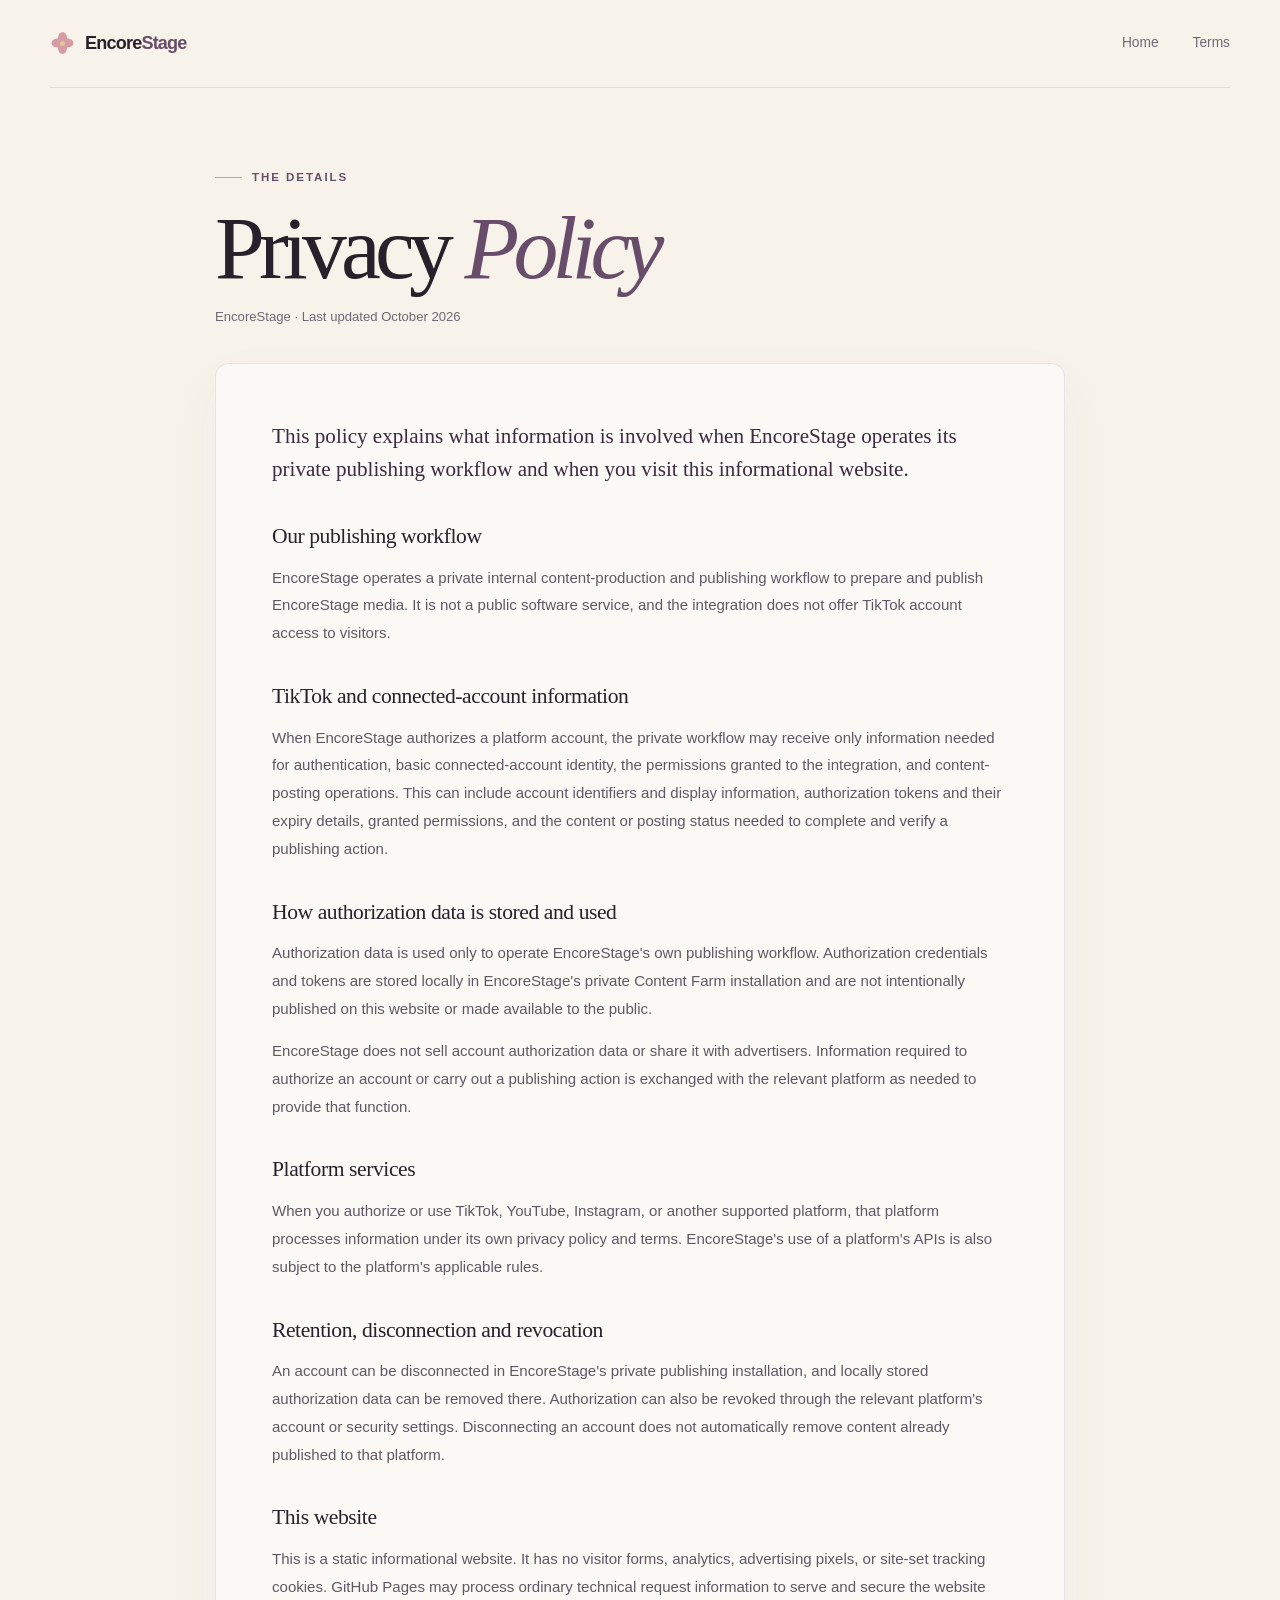
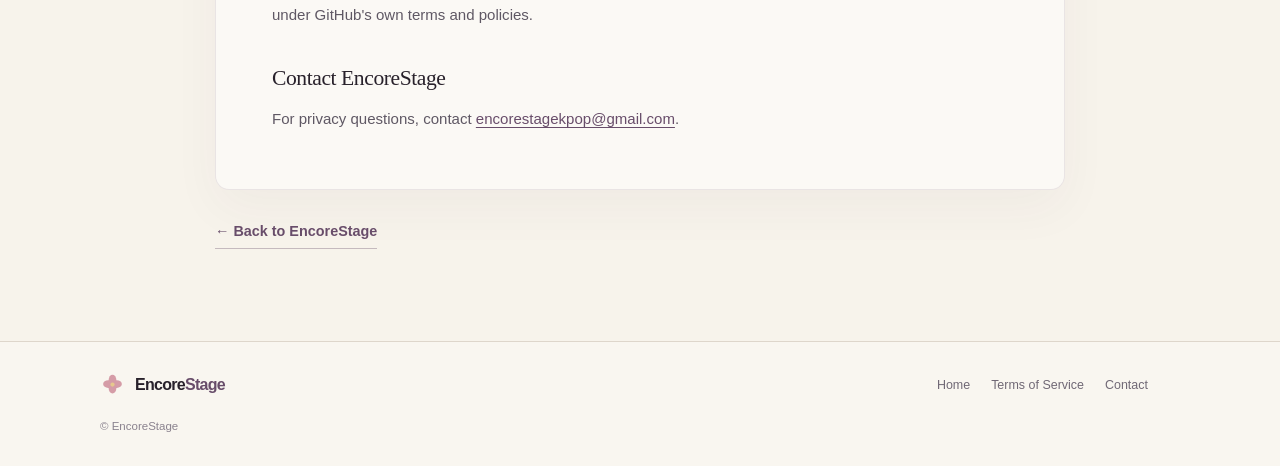
==== privacy.html @ 3be7bb96 "Add EncoreStage public static site" ====
<!doctype html>
<html lang="en">
  <head>
    <meta charset="utf-8">
    <meta name="viewport" content="width=device-width, initial-scale=1">
    <meta name="description" content="Privacy information for the EncoreStage website and private publishing integration.">
    <meta name="theme-color" content="#f7f3eb">
    <title>Privacy Policy — EncoreStage</title>
    <link rel="stylesheet" href="styles.css">
  </head>
  <body>
    <header class="site-header">
      <a class="wordmark" href="index.html" aria-label="EncoreStage home">
        <span class="wordmark-flower" aria-hidden="true"><i></i><i></i><i></i><i></i><b></b></span>
        <span>Encore<span class="wordmark-accent">Stage</span></span>
      </a>
      <nav class="header-nav" aria-label="Main navigation">
        <a href="index.html">Home</a>
        <a href="terms.html">Terms</a>
      </nav>
    </header>

    <main class="legal-main page-width">
      <p class="eyebrow"><span class="eyebrow-line" aria-hidden="true"></span>THE DETAILS</p>
      <h1>Privacy <em>Policy</em></h1>
      <p class="legal-updated">EncoreStage · Last updated October 2026</p>

      <article class="legal-card">
        <p class="legal-intro">This policy explains what information is involved when EncoreStage operates its private publishing workflow and when you visit this informational website.</p>

        <h2>Our publishing workflow</h2>
        <p>EncoreStage operates a private internal content-production and publishing workflow to prepare and publish EncoreStage media. It is not a public software service, and the integration does not offer TikTok account access to visitors.</p>

        <h2>TikTok and connected-account information</h2>
        <p>When EncoreStage authorizes a platform account, the private workflow may receive only information needed for authentication, basic connected-account identity, the permissions granted to the integration, and content-posting operations. This can include account identifiers and display information, authorization tokens and their expiry details, granted permissions, and the content or posting status needed to complete and verify a publishing action.</p>

        <h2>How authorization data is stored and used</h2>
        <p>Authorization data is used only to operate EncoreStage's own publishing workflow. Authorization credentials and tokens are stored locally in EncoreStage's private Content Farm installation and are not intentionally published on this website or made available to the public.</p>
        <p>EncoreStage does not sell account authorization data or share it with advertisers. Information required to authorize an account or carry out a publishing action is exchanged with the relevant platform as needed to provide that function.</p>

        <h2>Platform services</h2>
        <p>When you authorize or use TikTok, YouTube, Instagram, or another supported platform, that platform processes information under its own privacy policy and terms. EncoreStage's use of a platform's APIs is also subject to the platform's applicable rules.</p>

        <h2>Retention, disconnection and revocation</h2>
        <p>An account can be disconnected in EncoreStage's private publishing installation, and locally stored authorization data can be removed there. Authorization can also be revoked through the relevant platform's account or security settings. Disconnecting an account does not automatically remove content already published to that platform.</p>

        <h2>This website</h2>
        <p>This is a static informational website. It has no visitor forms, analytics, advertising pixels, or site-set tracking cookies. GitHub Pages may process ordinary technical request information to serve and secure the website under GitHub's own terms and policies.</p>

        <h2>Contact EncoreStage</h2>
        <p>For privacy questions, contact <a href="mailto:encorestagekpop@gmail.com">encorestagekpop@gmail.com</a>.</p>
      </article>
      <p class="back-link"><a class="text-link" href="index.html">← Back to EncoreStage</a></p>
    </main>

    <footer class="site-footer">
      <div class="footer-inner page-width">
        <a class="wordmark footer-wordmark" href="index.html" aria-label="EncoreStage home">
          <span class="wordmark-flower" aria-hidden="true"><i></i><i></i><i></i><i></i><b></b></span>
          <span>Encore<span class="wordmark-accent">Stage</span></span>
        </a>
        <nav class="footer-links" aria-label="Legal and contact">
          <a href="index.html">Home</a>
          <a href="terms.html">Terms of Service</a>
          <a href="mailto:encorestagekpop@gmail.com">Contact</a>
        </nav>
        <p class="copyright">© EncoreStage</p>
      </div>
    </footer>
  </body>
</html>
---- styles.css ----
:root {
  color-scheme: light;
  --paper: #f7f3eb;
  --paper-deep: #eee7dc;
  --ink: #28212b;
  --muted: #706875;
  --plum: #684d6a;
  --plum-dark: #3b2a40;
  --rose: #d59ca7;
  --sage: #b9c3a8;
  --line: #ded6cb;
  --serif: Georgia, 'Times New Roman', serif;
  --sans: 'Avenir Next', Avenir, 'Segoe UI', sans-serif;
}

* { box-sizing: border-box; }

html { scroll-behavior: smooth; }

body {
  margin: 0;
  background: var(--paper);
  color: var(--ink);
  font-family: var(--sans);
  font-size: 16px;
  line-height: 1.65;
  -webkit-font-smoothing: antialiased;
}

a { color: inherit; }
a:focus-visible { outline: 3px solid var(--rose); outline-offset: 4px; }

.page-width { width: min(1080px, calc(100% - 48px)); margin-inline: auto; }

.site-header {
  width: min(1180px, calc(100% - 48px));
  min-height: 88px;
  margin-inline: auto;
  display: flex;
  align-items: center;
  justify-content: space-between;
  gap: 32px;
  border-bottom: 1px solid rgba(104, 77, 106, .14);
}

.wordmark {
  display: inline-flex;
  align-items: center;
  gap: 10px;
  color: var(--ink);
  font-size: 1.13rem;
  font-weight: 700;
  letter-spacing: -.045em;
  text-decoration: none;
  white-space: nowrap;
}

.wordmark-accent { color: var(--plum); }

.wordmark-flower {
  position: relative;
  display: inline-block;
  width: 25px;
  height: 25px;
}

.wordmark-flower i, .wordmark-flower b {
  position: absolute;
  display: block;
  width: 9px;
  height: 12px;
  border-radius: 80% 80% 55% 55%;
  background: var(--rose);
  left: 8px;
  top: 1px;
  transform-origin: 50% 11px;
}

.wordmark-flower i:nth-child(2) { transform: rotate(90deg); }
.wordmark-flower i:nth-child(3) { transform: rotate(180deg); }
.wordmark-flower i:nth-child(4) { transform: rotate(270deg); }
.wordmark-flower b { width: 5px; height: 5px; left: 10px; top: 10px; border-radius: 50%; background: #e6c88d; }

.header-nav, .footer-links { display: flex; align-items: center; gap: clamp(16px, 3vw, 34px); }
.header-nav a, .footer-links a { color: var(--muted); font-size: .86rem; text-decoration: none; transition: color .18s ease; }
.header-nav a:hover, .footer-links a:hover { color: var(--plum); }

.hero {
  min-height: 585px;
  display: grid;
  grid-template-columns: 1.03fr .97fr;
  align-items: center;
  gap: clamp(40px, 8vw, 112px);
  padding-block: 72px 84px;
}

.hero-copy { position: relative; z-index: 1; }
.eyebrow { display: flex; align-items: center; gap: 10px; margin: 0 0 23px; color: var(--plum); font-size: .72rem; font-weight: 700; letter-spacing: .17em; text-transform: uppercase; }
.eyebrow-line { width: 27px; height: 1px; background: var(--rose); }

h1, h2, p { margin-top: 0; }

.hero h1, .legal-main h1 {
  margin-bottom: 25px;
  font-family: var(--serif);
  font-size: clamp(3.5rem, 7vw, 6.15rem);
  font-weight: 400;
  letter-spacing: -.065em;
  line-height: .98;
}

.hero h1 em, .legal-main h1 em { color: var(--plum); font-weight: 400; }
.hero-description { max-width: 470px; margin-bottom: 27px; color: var(--muted); font-size: 1.08rem; line-height: 1.8; }
.text-link { display: inline-flex; align-items: center; gap: 10px; color: var(--plum); font-size: .9rem; font-weight: 700; text-decoration: none; border-bottom: 1px solid rgba(104, 77, 106, .35); padding-bottom: 4px; }
.text-link span { font-size: 1.08rem; transition: transform .18s ease; }
.text-link:hover span { transform: translate(2px, 2px); }

.hero-art {
  position: relative;
  justify-self: center;
  width: min(100%, 410px);
  aspect-ratio: 1;
  border-radius: 48% 52% 47% 53% / 52% 46% 54% 48%;
  background: radial-gradient(circle at 36% 33%, #e9cbd0 0 9%, transparent 9.5%), radial-gradient(circle at 69% 69%, #d9dfcd 0 12%, transparent 12.5%), linear-gradient(145deg, #eee1dc 4%, #ded7e1 53%, #d7ddcf 100%);
  box-shadow: 0 32px 80px rgba(67, 46, 70, .12);
  transform: rotate(-4deg);
}

.art-orbit { position: absolute; inset: 11%; border: 1px solid rgba(255, 255, 255, .7); border-radius: 50%; }
.orbit-two { inset: 19%; transform: rotate(55deg) scaleX(.77); border-color: rgba(104, 77, 106, .2); }
.art-flower { position: absolute; width: 154px; height: 154px; top: 24%; left: 28%; transform: rotate(9deg); }
.art-flower i { position: absolute; display: block; left: 50px; top: 1px; width: 53px; height: 81px; border-radius: 85% 85% 56% 56%; background: linear-gradient(150deg, #fff9ef, #d6a8b0); transform-origin: 50% 75px; box-shadow: inset 5px 4px 13px rgba(255,255,255,.7); }
.art-flower i:nth-child(2) { transform: rotate(72deg); }
.art-flower i:nth-child(3) { transform: rotate(144deg); }
.art-flower i:nth-child(4) { transform: rotate(216deg); }
.art-flower i:nth-child(5) { transform: rotate(288deg); }
.art-flower b { position: absolute; z-index: 1; left: 68px; top: 61px; width: 18px; height: 18px; border-radius: 50%; background: #d5ad70; box-shadow: 0 0 0 6px rgba(247,243,235,.45); }
.art-star { position: absolute; color: #fffaf2; font-size: 2rem; }
.star-one { top: 18%; right: 23%; }
.star-two { bottom: 22%; left: 17%; color: var(--plum); font-size: 1.25rem; }
.art-dot { position: absolute; width: 9px; height: 9px; border-radius: 50%; background: #fff8ed; }
.dot-one { top: 39%; right: 13%; }
.dot-two { bottom: 18%; right: 34%; width: 6px; height: 6px; background: var(--plum); }
.art-caption { position: absolute; right: 7%; bottom: 15%; display: grid; gap: 3px; color: var(--plum-dark); font-size: .58rem; font-weight: 800; letter-spacing: .19em; line-height: 1.4; transform: rotate(-4deg); }

.about-section { display: grid; grid-template-columns: .56fr 1.25fr .62fr; gap: 32px; align-items: start; padding-block: 58px 95px; border-top: 1px solid var(--line); }
.section-index { padding-top: 8px; color: var(--plum); font-size: .68rem; font-weight: 800; letter-spacing: .15em; }
.section-index span { margin-inline: 6px; color: var(--rose); }
.section-copy h2, .publishing-copy h2 { margin-bottom: 16px; font-family: var(--serif); font-size: clamp(2rem, 3.3vw, 3rem); font-weight: 400; letter-spacing: -.045em; line-height: 1.12; }
.section-copy p, .publishing-copy p:not(.eyebrow) { max-width: 600px; margin-bottom: 0; color: var(--muted); line-height: 1.85; }
.about-note { display: flex; align-items: center; justify-content: end; gap: 12px; padding-top: 10px; color: var(--plum); }
.note-flower { color: #b88b8e; font-size: 2rem; }
.about-note p { margin: 0; font-family: var(--serif); font-size: 1rem; font-style: italic; line-height: 1.35; }

.publishing-section { position: relative; overflow: hidden; background: var(--plum-dark); color: #f8f3eb; }
.publishing-section::before, .publishing-section::after { position: absolute; content: ""; width: 390px; height: 390px; border: 1px solid rgba(255,255,255,.1); border-radius: 50%; }
.publishing-section::before { top: -260px; right: 15%; }
.publishing-section::after { bottom: -290px; left: 4%; width: 450px; height: 450px; }
.publishing-inner { position: relative; z-index: 1; display: grid; grid-template-columns: .56fr 1.25fr .62fr; gap: 32px; align-items: start; padding-block: 84px 91px; }
.light-index { color: #d9c0ce; }
.light-eyebrow { color: #d9c0ce; }
.publishing-copy h2 { max-width: 580px; margin-bottom: 22px; font-size: clamp(2.7rem, 5vw, 4.7rem); }
.publishing-copy p:not(.eyebrow) { margin-bottom: 17px; color: #d7cfd9; }
.publishing-stamp { justify-self: end; display: grid; place-items: center; width: 126px; height: 126px; margin-top: 32px; border: 1px solid rgba(245,224,226,.55); border-radius: 50%; color: #f1d7d6; transform: rotate(10deg); }
.publishing-stamp span { font-size: .52rem; font-weight: 800; letter-spacing: .18em; }
.publishing-stamp b { margin-block: -9px; font-size: 1.6rem; font-weight: 400; }

.quiet-note { display: flex; align-items: center; justify-content: center; gap: 16px; padding-block: 42px; color: var(--muted); text-align: center; }
.quiet-note p { max-width: 620px; margin: 0; font-size: .91rem; }
.quiet-mark { color: var(--plum); font-size: 1.5rem; }

.site-footer { border-top: 1px solid var(--line); background: rgba(255,255,255,.25); }
.footer-inner { display: grid; grid-template-columns: 1fr 1.4fr auto; gap: 16px 32px; align-items: center; padding-block: 30px; }
.footer-wordmark { font-size: 1rem; }
.footer-wordmark .wordmark-flower { transform: scale(.85); }
.footer-tagline { margin: 0; color: var(--muted); font-size: .8rem; }
.footer-links { justify-content: end; gap: 21px; }
.footer-links a { font-size: .78rem; }
.copyright { grid-column: 1 / -1; margin: 3px 0 0; color: #8a828e; font-size: .72rem; }

.legal-main { max-width: 850px; padding-block: 80px 92px; }
.legal-main > .eyebrow { margin-bottom: 17px; }
.legal-main h1 { margin-bottom: 14px; font-size: clamp(3.3rem, 7vw, 5.7rem); }
.legal-updated { margin-bottom: 36px; color: var(--muted); font-size: .82rem; }
.legal-card { padding: clamp(27px, 5vw, 56px); border: 1px solid rgba(104,77,106,.12); border-radius: 14px; background: rgba(255,255,255,.48); box-shadow: 0 18px 50px rgba(65,47,66,.045); }
.legal-card .legal-intro { margin-bottom: 33px; color: var(--plum-dark); font-family: var(--serif); font-size: 1.32rem; line-height: 1.55; }
.legal-card h2 { margin: 32px 0 9px; font-family: var(--serif); font-size: 1.35rem; font-weight: 400; letter-spacing: -.02em; }
.legal-card h2:first-of-type { margin-top: 0; }
.legal-card p:not(.legal-intro) { margin-bottom: 14px; color: #5f5864; font-size: .94rem; line-height: 1.85; }
.legal-card p:last-child { margin-bottom: 0; }
.legal-card a { color: var(--plum); text-decoration-thickness: 1px; text-underline-offset: 3px; }
.back-link { margin: 28px 0 0; }

@media (max-width: 760px) {
  .page-width, .site-header { width: min(100% - 36px, 600px); }
  .site-header { min-height: 74px; gap: 14px; }
  .header-nav { gap: 13px; }
  .header-nav a { font-size: .76rem; }
  .hero { min-height: 0; grid-template-columns: 1fr; gap: 36px; padding-block: 64px 62px; }
  .hero h1 { font-size: clamp(3.45rem, 15vw, 5.3rem); }
  .hero-description { font-size: 1rem; }
  .hero-art { width: min(82vw, 355px); }
  .about-section, .publishing-inner { grid-template-columns: 1fr; gap: 19px; }
  .about-section { padding-block: 42px 60px; }
  .about-note { justify-content: start; padding-top: 4px; }
  .publishing-inner { padding-block: 60px; }
  .publishing-stamp { position: absolute; right: 0; top: 32px; width: 88px; height: 88px; margin: 0; opacity: .8; }
  .publishing-stamp span { font-size: .42rem; }
  .publishing-stamp b { font-size: 1.2rem; }
  .publishing-copy { padding-top: 12px; }
  .publishing-copy .eyebrow { padding-right: 95px; }
  .footer-inner { grid-template-columns: 1fr auto; gap: 13px; }
  .footer-tagline { grid-column: 1 / -1; grid-row: 2; }
  .footer-links { grid-column: 1 / -1; grid-row: 3; justify-content: start; flex-wrap: wrap; }
  .copyright { grid-column: 1 / -1; grid-row: 4; }
  .legal-main { padding-block: 58px 66px; }
}

@media (max-width: 440px) {
  .header-nav { gap: 10px; }
  .header-nav a { font-size: .7rem; }
  .wordmark { gap: 7px; font-size: 1rem; }
  .hero-art { width: min(87vw, 320px); }
  .legal-card { padding: 25px 21px; }
}

@media (prefers-reduced-motion: reduce) {
  *, *::before, *::after { scroll-behavior: auto !important; transition-duration: .01ms !important; }
}
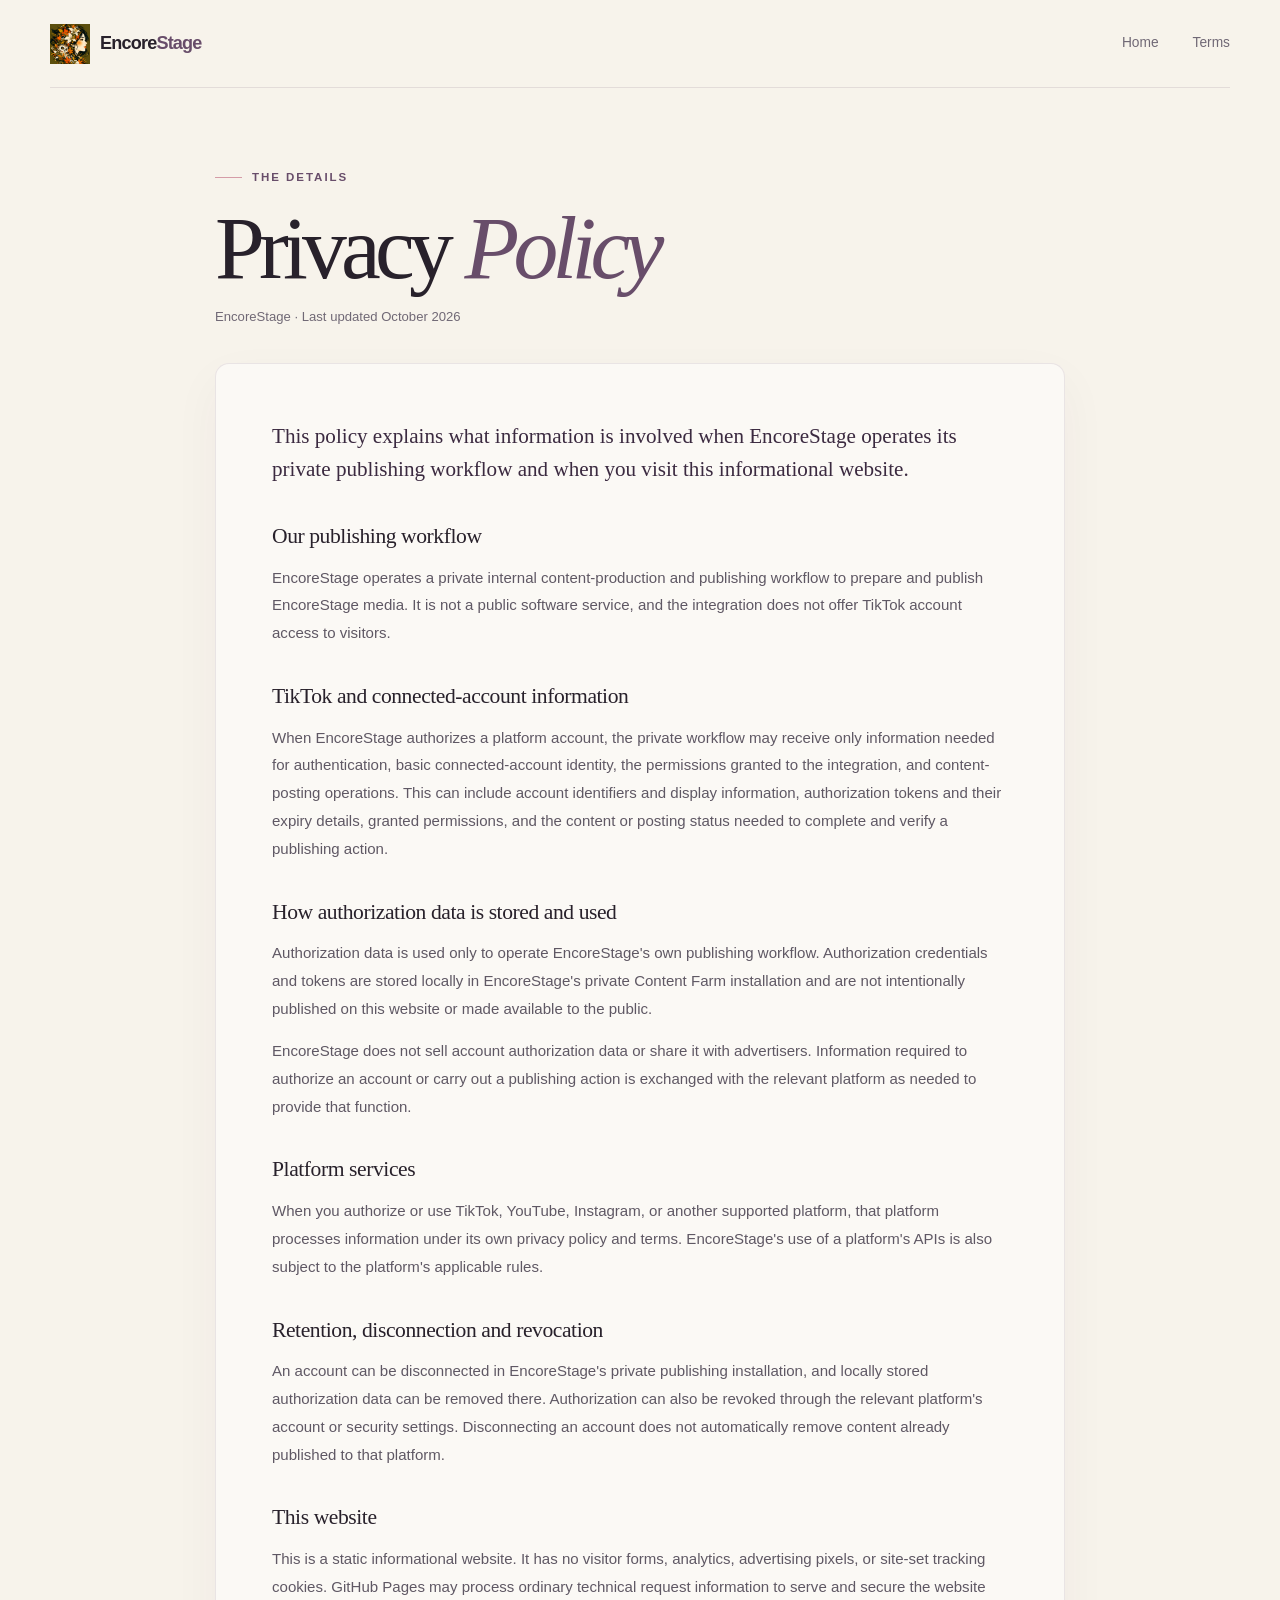
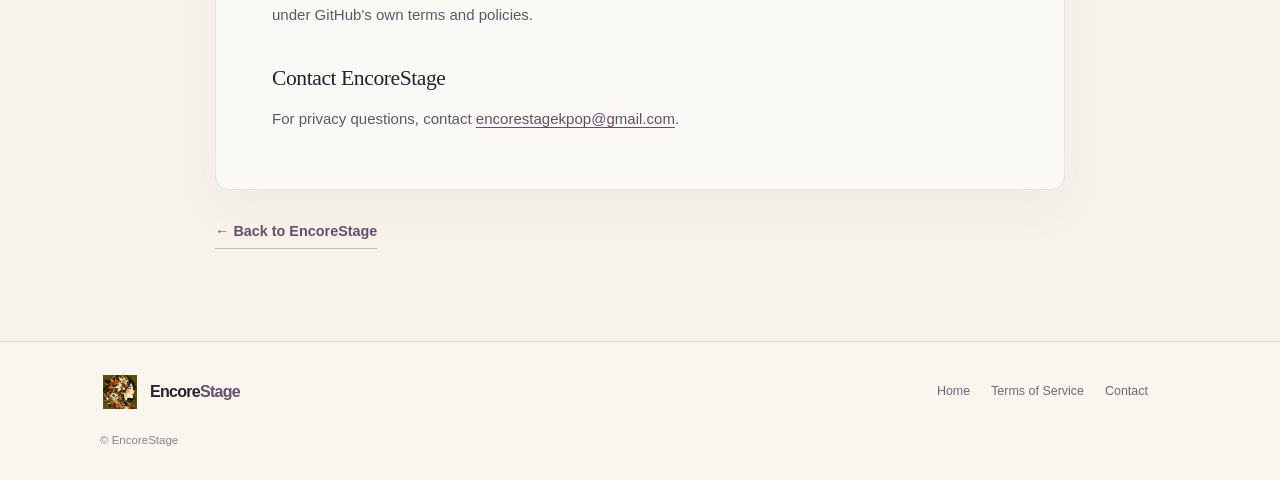
==== commit 23468047: "Use EncoreStage artwork across site branding" ====
--- a/privacy.html
+++ b/privacy.html
@@ -6,12 +6,15 @@
     <meta name="description" content="Privacy information for the EncoreStage website and private publishing integration.">
     <meta name="theme-color" content="#f7f3eb">
     <title>Privacy Policy — EncoreStage</title>
+    <link rel="icon" href="assets/favicon.ico" type="image/x-icon">
+    <link rel="icon" href="assets/favicon-32x32.png" type="image/png" sizes="32x32">
+    <link rel="icon" href="assets/favicon-16x16.png" type="image/png" sizes="16x16">
     <link rel="stylesheet" href="styles.css">
   </head>
   <body>
     <header class="site-header">
       <a class="wordmark" href="index.html" aria-label="EncoreStage home">
-        <span class="wordmark-flower" aria-hidden="true"><i></i><i></i><i></i><i></i><b></b></span>
+        <img class="wordmark-icon" src="assets/encorestage-icon.png" alt="">
         <span>Encore<span class="wordmark-accent">Stage</span></span>
       </a>
       <nav class="header-nav" aria-label="Main navigation">
@@ -56,7 +59,7 @@
     <footer class="site-footer">
       <div class="footer-inner page-width">
         <a class="wordmark footer-wordmark" href="index.html" aria-label="EncoreStage home">
-          <span class="wordmark-flower" aria-hidden="true"><i></i><i></i><i></i><i></i><b></b></span>
+          <img class="wordmark-icon" src="assets/encorestage-icon.png" alt="">
           <span>Encore<span class="wordmark-accent">Stage</span></span>
         </a>
         <nav class="footer-links" aria-label="Legal and contact">
--- a/styles.css
+++ b/styles.css
@@ -57,29 +57,7 @@
 
 .wordmark-accent { color: var(--plum); }
 
-.wordmark-flower {
-  position: relative;
-  display: inline-block;
-  width: 25px;
-  height: 25px;
-}
-
-.wordmark-flower i, .wordmark-flower b {
-  position: absolute;
-  display: block;
-  width: 9px;
-  height: 12px;
-  border-radius: 80% 80% 55% 55%;
-  background: var(--rose);
-  left: 8px;
-  top: 1px;
-  transform-origin: 50% 11px;
-}
-
-.wordmark-flower i:nth-child(2) { transform: rotate(90deg); }
-.wordmark-flower i:nth-child(3) { transform: rotate(180deg); }
-.wordmark-flower i:nth-child(4) { transform: rotate(270deg); }
-.wordmark-flower b { width: 5px; height: 5px; left: 10px; top: 10px; border-radius: 50%; background: #e6c88d; }
+.wordmark-icon { display: block; width: 40px; height: 40px; flex: 0 0 auto; object-fit: cover; }
 
 .header-nav, .footer-links { display: flex; align-items: center; gap: clamp(16px, 3vw, 34px); }
 .header-nav a, .footer-links a { color: var(--muted); font-size: .86rem; text-decoration: none; transition: color .18s ease; }
@@ -172,7 +150,7 @@
 .site-footer { border-top: 1px solid var(--line); background: rgba(255,255,255,.25); }
 .footer-inner { display: grid; grid-template-columns: 1fr 1.4fr auto; gap: 16px 32px; align-items: center; padding-block: 30px; }
 .footer-wordmark { font-size: 1rem; }
-.footer-wordmark .wordmark-flower { transform: scale(.85); }
+.footer-wordmark .wordmark-icon { transform: scale(.85); }
 .footer-tagline { margin: 0; color: var(--muted); font-size: .8rem; }
 .footer-links { justify-content: end; gap: 21px; }
 .footer-links a { font-size: .78rem; }
